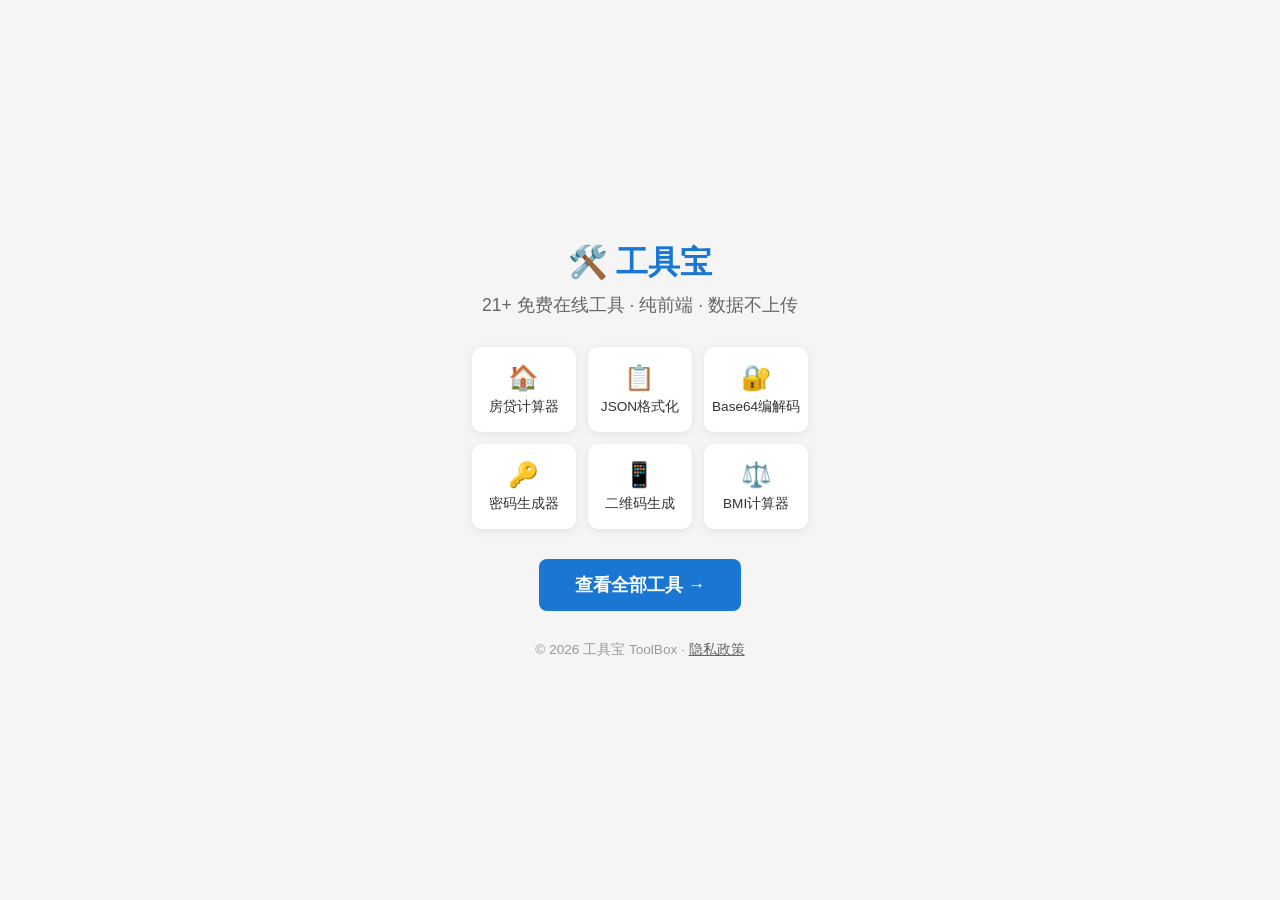
==== index.html @ 3060d27a "Add landing page" ====
<!DOCTYPE html>
<html lang="zh-CN">
<head>
<meta charset="UTF-8">
<meta name="viewport" content="width=device-width,initial-scale=1">
<title>工具宝 - 免费在线工具集合 | ToolBox</title>
<meta name="description" content="工具宝 - 21+免费在线工具：JSON格式化、Base64编解码、密码生成、二维码生成、房贷计算器等。纯前端，数据不上传。">
<link rel="canonical" href="https://bmaster.cn/">
<script async src="https://pagead2.googlesyndication.com/pagead/js/adsbygoogle.js?client=ca-pub-2831974253933443"
     crossorigin="anonymous"></script>
<style>
*{margin:0;padding:0;box-sizing:border-box}
body{font-family:-apple-system,BlinkMacSystemFont,'Segoe UI',Roboto,sans-serif;background:#f5f5f5;color:#333;min-height:100vh;display:flex;flex-direction:column;align-items:center;justify-content:center}
.container{max-width:600px;text-align:center;padding:40px 20px}
h1{font-size:2em;color:#1976d2;margin-bottom:8px}
.tagline{color:#666;margin-bottom:30px;font-size:1.1em}
.tools-grid{display:grid;grid-template-columns:repeat(3,1fr);gap:12px;margin-bottom:30px}
.tool-card{background:#fff;border-radius:10px;padding:16px 8px;text-decoration:none;color:#333;box-shadow:0 2px 8px rgba(0,0,0,0.08);transition:transform 0.2s,box-shadow 0.2s;font-size:0.85em}
.tool-card:hover{transform:translateY(-2px);box-shadow:0 4px 16px rgba(0,0,0,0.12)}
.tool-card .icon{font-size:1.8em;margin-bottom:6px}
.cta{display:inline-block;padding:14px 36px;background:#1976d2;color:#fff;text-decoration:none;border-radius:8px;font-size:1.1em;font-weight:600;transition:background 0.2s}
.cta:hover{background:#1565c0}
.footer{margin-top:30px;color:#999;font-size:0.85em}
.footer a{color:#666}
@media(max-width:480px){.tools-grid{grid-template-columns:repeat(2,1fr)}}
</style>
</head>
<body>
<div class="container">
<h1>🛠️ 工具宝</h1>
<p class="tagline">21+ 免费在线工具 · 纯前端 · 数据不上传</p>

<div class="tools-grid">
<a class="tool-card" href="https://tools.bmaster.cn/mortgage-calc.html"><div class="icon">🏠</div>房贷计算器</a>
<a class="tool-card" href="https://tools.bmaster.cn/json-format.html"><div class="icon">📋</div>JSON格式化</a>
<a class="tool-card" href="https://tools.bmaster.cn/base64.html"><div class="icon">🔐</div>Base64编解码</a>
<a class="tool-card" href="https://tools.bmaster.cn/password-gen.html"><div class="icon">🔑</div>密码生成器</a>
<a class="tool-card" href="https://tools.bmaster.cn/qrcode.html"><div class="icon">📱</div>二维码生成</a>
<a class="tool-card" href="https://tools.bmaster.cn/bmi-calc.html"><div class="icon">⚖️</div>BMI计算器</a>
</div>

<a class="cta" href="https://tools.bmaster.cn/">查看全部工具 →</a>

<div class="footer">
<p>© 2026 工具宝 ToolBox · <a href="https://tools.bmaster.cn/privacy.html">隐私政策</a></p>
</div>
</div>
</body>
</html>
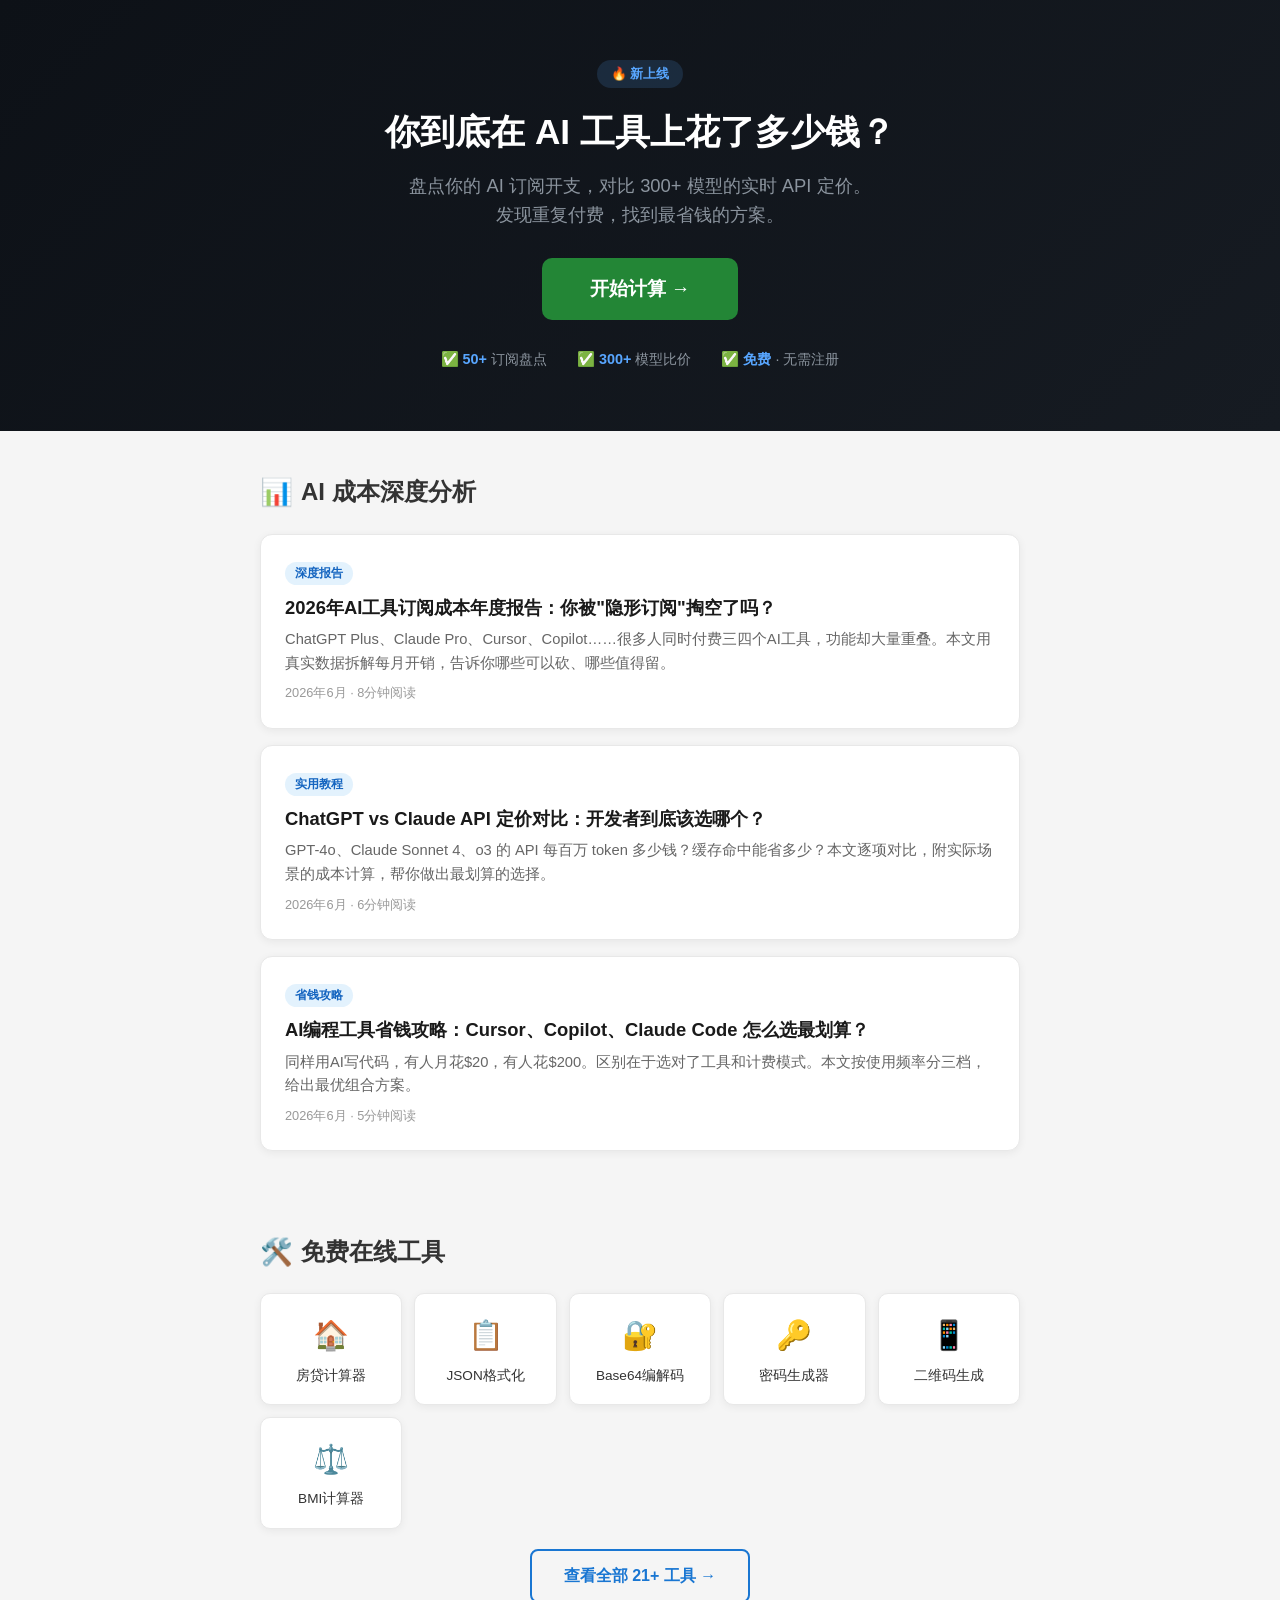
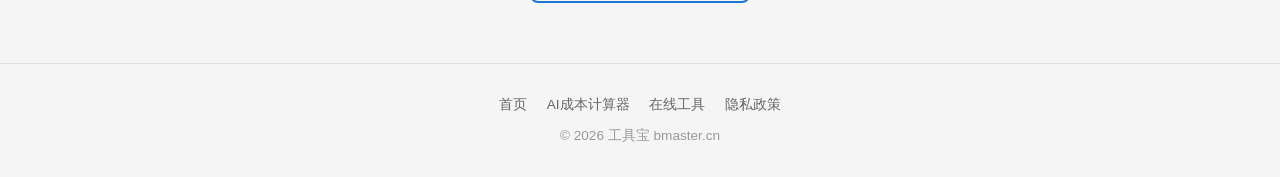
==== commit 007dd465: "Deploy index.html" ====
--- a/index.html
+++ b/index.html
@@ -3,47 +3,136 @@
 <head>
 <meta charset="UTF-8">
 <meta name="viewport" content="width=device-width,initial-scale=1">
-<title>工具宝 - 免费在线工具集合 | ToolBox</title>
-<meta name="description" content="工具宝 - 21+免费在线工具：JSON格式化、Base64编解码、密码生成、二维码生成、房贷计算器等。纯前端，数据不上传。">
+<title>工具宝 | AI工具成本计算器 + 免费在线工具</title>
+<meta name="description" content="工具宝 — 免费AI工具成本计算器，帮你盘点AI订阅开支，对比300+模型API定价。另含21+在线工具：JSON格式化、Base64、密码生成、二维码等，纯前端数据不上传。">
 <link rel="canonical" href="https://bmaster.cn/">
+<meta property="og:type" content="website">
+<meta property="og:url" content="https://bmaster.cn/">
+<meta property="og:title" content="工具宝 | AI工具成本计算器 + 免费在线工具">
+<meta property="og:description" content="盘点AI订阅开支，对比300+模型API定价，21+免费在线工具。">
+<meta property="og:image" content="https://aicosts.bmaster.cn/og-image.png">
+<meta name="theme-color" content="#0d1117">
+<link rel="icon" type="image/svg+xml" href="favicon.svg">
 <script async src="https://pagead2.googlesyndication.com/pagead/js/adsbygoogle.js?client=ca-pub-2831974253933443"
      crossorigin="anonymous"></script>
 <style>
 *{margin:0;padding:0;box-sizing:border-box}
-body{font-family:-apple-system,BlinkMacSystemFont,'Segoe UI',Roboto,sans-serif;background:#f5f5f5;color:#333;min-height:100vh;display:flex;flex-direction:column;align-items:center;justify-content:center}
-.container{max-width:600px;text-align:center;padding:40px 20px}
-h1{font-size:2em;color:#1976d2;margin-bottom:8px}
-.tagline{color:#666;margin-bottom:30px;font-size:1.1em}
-.tools-grid{display:grid;grid-template-columns:repeat(3,1fr);gap:12px;margin-bottom:30px}
-.tool-card{background:#fff;border-radius:10px;padding:16px 8px;text-decoration:none;color:#333;box-shadow:0 2px 8px rgba(0,0,0,0.08);transition:transform 0.2s,box-shadow 0.2s;font-size:0.85em}
-.tool-card:hover{transform:translateY(-2px);box-shadow:0 4px 16px rgba(0,0,0,0.12)}
+body{font-family:-apple-system,BlinkMacSystemFont,'Segoe UI',Roboto,sans-serif;background:#f5f5f5;color:#333;line-height:1.6}
+a{text-decoration:none;color:inherit}
+
+/* HERO */
+.hero{background:linear-gradient(135deg,#0d1117 0%,#161b22 100%);color:#fff;padding:60px 20px;text-align:center}
+.hero h1{font-size:2.2em;margin-bottom:10px}
+.hero .hero-sub{font-size:1.15em;color:#8b949e;max-width:600px;margin:0 auto 28px}
+.hero-badge{display:inline-block;background:rgba(88,166,255,.15);color:#58a6ff;padding:4px 14px;border-radius:20px;font-size:.8em;margin-bottom:16px;font-weight:600}
+.hero-cta{display:inline-block;padding:16px 48px;background:#238636;color:#fff;border-radius:10px;font-size:1.2em;font-weight:700;transition:background .2s,transform .15s}
+.hero-cta:hover{background:#2ea043;transform:translateY(-2px)}
+.hero-features{display:flex;justify-content:center;gap:30px;margin-top:28px;flex-wrap:wrap}
+.hero-features span{color:#8b949e;font-size:.9em}
+.hero-features b{color:#58a6ff}
+
+/* SECTION */
+.section{max-width:800px;margin:0 auto;padding:40px 20px}
+.section h2{font-size:1.5em;margin-bottom:20px;display:flex;align-items:center;gap:8px}
+.section h2 .emoji{font-size:1.1em}
+
+/* ARTICLES */
+.articles{display:grid;gap:16px}
+.article-card{background:#fff;border-radius:12px;padding:24px;box-shadow:0 2px 8px rgba(0,0,0,.06);transition:transform .15s,box-shadow .15s;border:1px solid #e8e8e8}
+.article-card:hover{transform:translateY(-2px);box-shadow:0 4px 20px rgba(0,0,0,.1)}
+.article-card .a-tag{display:inline-block;font-size:.75em;padding:2px 10px;border-radius:12px;background:#e3f2fd;color:#1565c0;font-weight:600;margin-bottom:8px}
+.article-card h3{font-size:1.15em;margin-bottom:6px;color:#1a1a1a}
+.article-card p{color:#666;font-size:.92em}
+.article-card .a-meta{color:#999;font-size:.8em;margin-top:8px}
+
+/* TOOLS */
+.tools-grid{display:grid;grid-template-columns:repeat(auto-fill,minmax(130px,1fr));gap:12px}
+.tool-card{background:#fff;border-radius:10px;padding:18px 10px;text-align:center;color:#333;box-shadow:0 2px 8px rgba(0,0,0,.06);transition:transform .15s,box-shadow .15s;border:1px solid #e8e8e8}
+.tool-card:hover{transform:translateY(-2px);box-shadow:0 4px 16px rgba(0,0,0,.1)}
 .tool-card .icon{font-size:1.8em;margin-bottom:6px}
-.cta{display:inline-block;padding:14px 36px;background:#1976d2;color:#fff;text-decoration:none;border-radius:8px;font-size:1.1em;font-weight:600;transition:background 0.2s}
-.cta:hover{background:#1565c0}
-.footer{margin-top:30px;color:#999;font-size:0.85em}
+.tool-card .name{font-size:.85em;font-weight:500}
+.tool-more{text-align:center;margin-top:20px}
+.tool-more a{display:inline-block;padding:12px 32px;border:2px solid #1976d2;color:#1976d2;border-radius:8px;font-weight:600;transition:all .2s}
+.tool-more a:hover{background:#1976d2;color:#fff}
+
+/* FOOTER */
+.footer{text-align:center;padding:30px 20px;color:#999;font-size:.85em;border-top:1px solid #e0e0e0;margin-top:20px}
 .footer a{color:#666}
-@media(max-width:480px){.tools-grid{grid-template-columns:repeat(2,1fr)}}
+.footer-nav{margin-bottom:10px}
+.footer-nav a{margin:0 8px}
+
+@media(max-width:600px){.hero h1{font-size:1.7em}.hero-features{gap:16px}}
 </style>
 </head>
 <body>
-<div class="container">
-<h1>🛠️ 工具宝</h1>
-<p class="tagline">21+ 免费在线工具 · 纯前端 · 数据不上传</p>
 
-<div class="tools-grid">
-<a class="tool-card" href="https://tools.bmaster.cn/mortgage-calc.html"><div class="icon">🏠</div>房贷计算器</a>
-<a class="tool-card" href="https://tools.bmaster.cn/json-format.html"><div class="icon">📋</div>JSON格式化</a>
-<a class="tool-card" href="https://tools.bmaster.cn/base64.html"><div class="icon">🔐</div>Base64编解码</a>
-<a class="tool-card" href="https://tools.bmaster.cn/password-gen.html"><div class="icon">🔑</div>密码生成器</a>
-<a class="tool-card" href="https://tools.bmaster.cn/qrcode.html"><div class="icon">📱</div>二维码生成</a>
-<a class="tool-card" href="https://tools.bmaster.cn/bmi-calc.html"><div class="icon">⚖️</div>BMI计算器</a>
+<!-- HERO: AI Cost Calculator -->
+<div class="hero">
+  <div class="hero-badge">🔥 新上线</div>
+  <h1>你到底在 AI 工具上花了多少钱？</h1>
+  <p class="hero-sub">盘点你的 AI 订阅开支，对比 300+ 模型的实时 API 定价。<br>发现重复付费，找到最省钱的方案。</p>
+  <a class="hero-cta" href="https://aicosts.bmaster.cn/">开始计算 →</a>
+  <div class="hero-features">
+    <span>✅ <b>50+</b> 订阅盘点</span>
+    <span>✅ <b>300+</b> 模型比价</span>
+    <span>✅ <b>免费</b> · 无需注册</span>
+  </div>
 </div>
 
-<a class="cta" href="https://tools.bmaster.cn/">查看全部工具 →</a>
+<!-- ARTICLES -->
+<div class="section">
+  <h2><span class="emoji">📊</span> AI 成本深度分析</h2>
+  <div class="articles">
+
+    <a class="article-card" href="/articles/ai-cost-report-2026.html">
+      <span class="a-tag">深度报告</span>
+      <h3>2026年AI工具订阅成本年度报告：你被"隐形订阅"掏空了吗？</h3>
+      <p>ChatGPT Plus、Claude Pro、Cursor、Copilot……很多人同时付费三四个AI工具，功能却大量重叠。本文用真实数据拆解每月开销，告诉你哪些可以砍、哪些值得留。</p>
+      <div class="a-meta">2026年6月 · 8分钟阅读</div>
+    </a>
+
+    <a class="article-card" href="/articles/chatgpt-vs-claude-api.html">
+      <span class="a-tag">实用教程</span>
+      <h3>ChatGPT vs Claude API 定价对比：开发者到底该选哪个？</h3>
+      <p>GPT-4o、Claude Sonnet 4、o3 的 API 每百万 token 多少钱？缓存命中能省多少？本文逐项对比，附实际场景的成本计算，帮你做出最划算的选择。</p>
+      <div class="a-meta">2026年6月 · 6分钟阅读</div>
+    </a>
+
+    <a class="article-card" href="/articles/ai-coding-save-money.html">
+      <span class="a-tag">省钱攻略</span>
+      <h3>AI编程工具省钱攻略：Cursor、Copilot、Claude Code 怎么选最划算？</h3>
+      <p>同样用AI写代码，有人月花$20，有人花$200。区别在于选对了工具和计费模式。本文按使用频率分三档，给出最优组合方案。</p>
+      <div class="a-meta">2026年6月 · 5分钟阅读</div>
+    </a>
+
+  </div>
+</div>
+
+<!-- TOOLS -->
+<div class="section">
+  <h2><span class="emoji">🛠️</span> 免费在线工具</h2>
+  <div class="tools-grid">
+    <a class="tool-card" href="https://tools.bmaster.cn/mortgage-calc.html"><div class="icon">🏠</div><div class="name">房贷计算器</div></a>
+    <a class="tool-card" href="https://tools.bmaster.cn/json-format.html"><div class="icon">📋</div><div class="name">JSON格式化</div></a>
+    <a class="tool-card" href="https://tools.bmaster.cn/base64.html"><div class="icon">🔐</div><div class="name">Base64编解码</div></a>
+    <a class="tool-card" href="https://tools.bmaster.cn/password-gen.html"><div class="icon">🔑</div><div class="name">密码生成器</div></a>
+    <a class="tool-card" href="https://tools.bmaster.cn/qrcode.html"><div class="icon">📱</div><div class="name">二维码生成</div></a>
+    <a class="tool-card" href="https://tools.bmaster.cn/bmi-calc.html"><div class="icon">⚖️</div><div class="name">BMI计算器</div></a>
+  </div>
+  <div class="tool-more">
+    <a href="https://tools.bmaster.cn/">查看全部 21+ 工具 →</a>
+  </div>
+</div>
 
 <div class="footer">
-<p>© 2026 工具宝 ToolBox · <a href="https://tools.bmaster.cn/privacy.html">隐私政策</a></p>
+  <div class="footer-nav">
+    <a href="/">首页</a>
+    <a href="https://aicosts.bmaster.cn/">AI成本计算器</a>
+    <a href="https://tools.bmaster.cn/">在线工具</a>
+    <a href="https://tools.bmaster.cn/privacy.html">隐私政策</a>
+  </div>
+  <p>© 2026 工具宝 bmaster.cn</p>
 </div>
-</div>
+
 </body>
 </html>
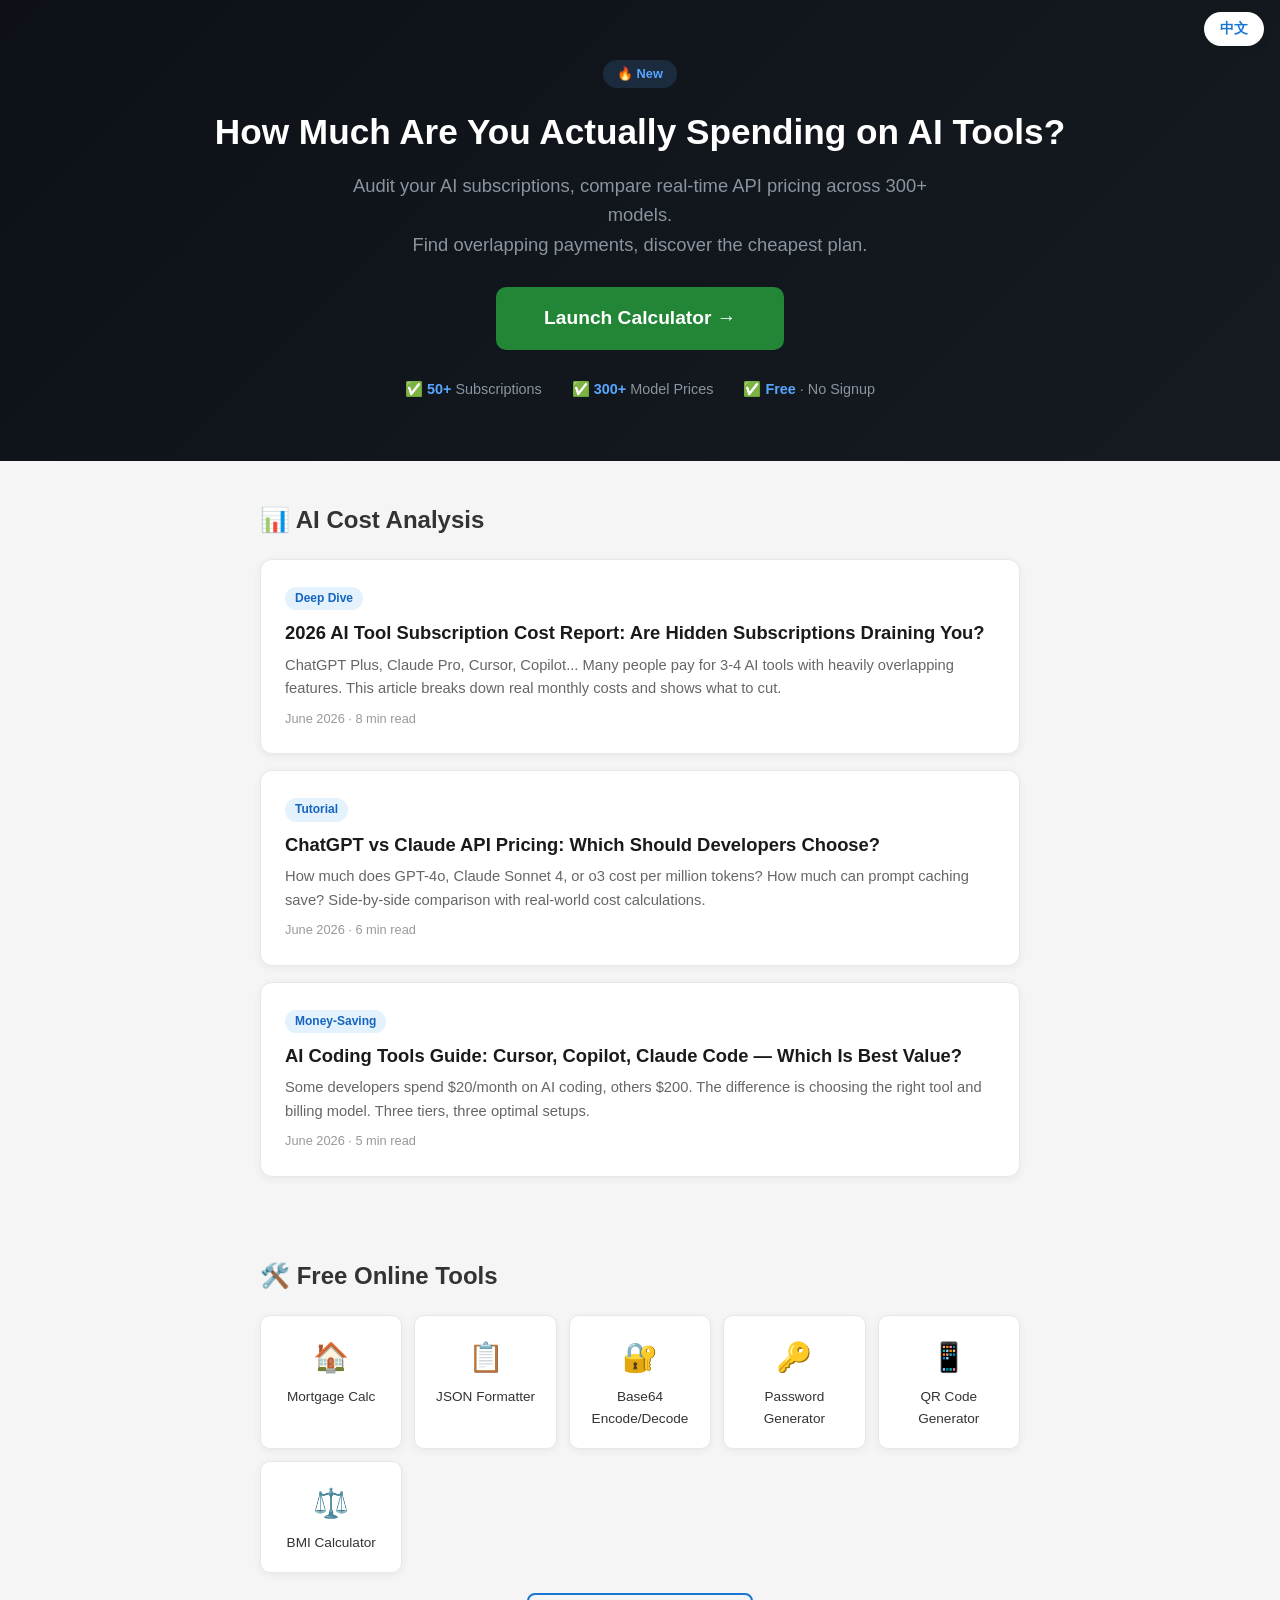
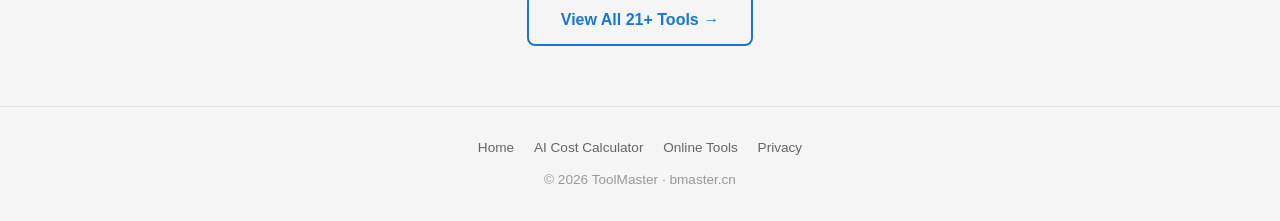
==== commit 41e9f8a5: "Deploy index.html" ====
--- a/index.html
+++ b/index.html
@@ -1,26 +1,28 @@
 <!DOCTYPE html>
-<html lang="zh-CN">
+<html lang="en">
 <head>
 <meta charset="UTF-8">
 <meta name="viewport" content="width=device-width,initial-scale=1">
-<title>工具宝 | AI工具成本计算器 + 免费在线工具</title>
-<meta name="description" content="工具宝 — 免费AI工具成本计算器，帮你盘点AI订阅开支，对比300+模型API定价。另含21+在线工具：JSON格式化、Base64、密码生成、二维码等，纯前端数据不上传。">
+<title>ToolMaster | AI Cost Calculator + Free Online Tools</title>
+<meta name="description" content="ToolMaster — Free AI cost calculator. Audit your AI subscriptions, compare real-time API pricing across 300+ models. Plus 21+ free online tools. No signup, data stays in your browser.">
 <link rel="canonical" href="https://bmaster.cn/">
+<link rel="alternate" hreflang="en" href="https://bmaster.cn/">
+<link rel="alternate" hreflang="zh-CN" href="https://bmaster.cn/zh/">
+<link rel="alternate" hreflang="x-default" href="https://bmaster.cn/">
 <meta property="og:type" content="website">
 <meta property="og:url" content="https://bmaster.cn/">
-<meta property="og:title" content="工具宝 | AI工具成本计算器 + 免费在线工具">
-<meta property="og:description" content="盘点AI订阅开支，对比300+模型API定价，21+免费在线工具。">
+<meta property="og:title" content="ToolMaster | AI Cost Calculator + Free Online Tools">
+<meta property="og:description" content="Audit your AI subscriptions, compare 300+ model API pricing, 21+ free online tools.">
 <meta property="og:image" content="https://aicosts.bmaster.cn/og-image.png">
 <meta name="theme-color" content="#0d1117">
-<link rel="icon" type="image/svg+xml" href="favicon.svg">
+<link rel="icon" type="image/svg+xml" href="/favicon.svg">
 <script async src="https://pagead2.googlesyndication.com/pagead/js/adsbygoogle.js?client=ca-pub-2831974253933443"
      crossorigin="anonymous"></script>
 <style>
 *{margin:0;padding:0;box-sizing:border-box}
 body{font-family:-apple-system,BlinkMacSystemFont,'Segoe UI',Roboto,sans-serif;background:#f5f5f5;color:#333;line-height:1.6}
 a{text-decoration:none;color:inherit}
-
-/* HERO */
+.lang-switch{position:fixed;top:12px;right:16px;z-index:100;background:#fff;padding:6px 16px;border-radius:20px;font-size:.85em;font-weight:600;color:#1976d2;box-shadow:0 2px 8px rgba(0,0,0,.1)}
 .hero{background:linear-gradient(135deg,#0d1117 0%,#161b22 100%);color:#fff;padding:60px 20px;text-align:center}
 .hero h1{font-size:2.2em;margin-bottom:10px}
 .hero .hero-sub{font-size:1.15em;color:#8b949e;max-width:600px;margin:0 auto 28px}
@@ -30,13 +32,8 @@
 .hero-features{display:flex;justify-content:center;gap:30px;margin-top:28px;flex-wrap:wrap}
 .hero-features span{color:#8b949e;font-size:.9em}
 .hero-features b{color:#58a6ff}
-
-/* SECTION */
 .section{max-width:800px;margin:0 auto;padding:40px 20px}
 .section h2{font-size:1.5em;margin-bottom:20px;display:flex;align-items:center;gap:8px}
-.section h2 .emoji{font-size:1.1em}
-
-/* ARTICLES */
 .articles{display:grid;gap:16px}
 .article-card{background:#fff;border-radius:12px;padding:24px;box-shadow:0 2px 8px rgba(0,0,0,.06);transition:transform .15s,box-shadow .15s;border:1px solid #e8e8e8}
 .article-card:hover{transform:translateY(-2px);box-shadow:0 4px 20px rgba(0,0,0,.1)}
@@ -44,8 +41,6 @@
 .article-card h3{font-size:1.15em;margin-bottom:6px;color:#1a1a1a}
 .article-card p{color:#666;font-size:.92em}
 .article-card .a-meta{color:#999;font-size:.8em;margin-top:8px}
-
-/* TOOLS */
 .tools-grid{display:grid;grid-template-columns:repeat(auto-fill,minmax(130px,1fr));gap:12px}
 .tool-card{background:#fff;border-radius:10px;padding:18px 10px;text-align:center;color:#333;box-shadow:0 2px 8px rgba(0,0,0,.06);transition:transform .15s,box-shadow .15s;border:1px solid #e8e8e8}
 .tool-card:hover{transform:translateY(-2px);box-shadow:0 4px 16px rgba(0,0,0,.1)}
@@ -54,84 +49,76 @@
 .tool-more{text-align:center;margin-top:20px}
 .tool-more a{display:inline-block;padding:12px 32px;border:2px solid #1976d2;color:#1976d2;border-radius:8px;font-weight:600;transition:all .2s}
 .tool-more a:hover{background:#1976d2;color:#fff}
-
-/* FOOTER */
 .footer{text-align:center;padding:30px 20px;color:#999;font-size:.85em;border-top:1px solid #e0e0e0;margin-top:20px}
 .footer a{color:#666}
 .footer-nav{margin-bottom:10px}
 .footer-nav a{margin:0 8px}
-
 @media(max-width:600px){.hero h1{font-size:1.7em}.hero-features{gap:16px}}
 </style>
 </head>
 <body>
 
-<!-- HERO: AI Cost Calculator -->
+<a class="lang-switch" href="/zh/">中文</a>
+
 <div class="hero">
-  <div class="hero-badge">🔥 新上线</div>
-  <h1>你到底在 AI 工具上花了多少钱？</h1>
-  <p class="hero-sub">盘点你的 AI 订阅开支，对比 300+ 模型的实时 API 定价。<br>发现重复付费，找到最省钱的方案。</p>
-  <a class="hero-cta" href="https://aicosts.bmaster.cn/">开始计算 →</a>
+  <div class="hero-badge">🔥 New</div>
+  <h1>How Much Are You Actually Spending on AI Tools?</h1>
+  <p class="hero-sub">Audit your AI subscriptions, compare real-time API pricing across 300+ models.<br>Find overlapping payments, discover the cheapest plan.</p>
+  <a class="hero-cta" href="https://aicosts.bmaster.cn/">Launch Calculator →</a>
   <div class="hero-features">
-    <span>✅ <b>50+</b> 订阅盘点</span>
-    <span>✅ <b>300+</b> 模型比价</span>
-    <span>✅ <b>免费</b> · 无需注册</span>
+    <span>✅ <b>50+</b> Subscriptions</span>
+    <span>✅ <b>300+</b> Model Prices</span>
+    <span>✅ <b>Free</b> · No Signup</span>
   </div>
 </div>
 
-<!-- ARTICLES -->
 <div class="section">
-  <h2><span class="emoji">📊</span> AI 成本深度分析</h2>
+  <h2>📊 AI Cost Analysis</h2>
   <div class="articles">
-
     <a class="article-card" href="/articles/ai-cost-report-2026.html">
-      <span class="a-tag">深度报告</span>
-      <h3>2026年AI工具订阅成本年度报告：你被"隐形订阅"掏空了吗？</h3>
-      <p>ChatGPT Plus、Claude Pro、Cursor、Copilot……很多人同时付费三四个AI工具，功能却大量重叠。本文用真实数据拆解每月开销，告诉你哪些可以砍、哪些值得留。</p>
-      <div class="a-meta">2026年6月 · 8分钟阅读</div>
+      <span class="a-tag">Deep Dive</span>
+      <h3>2026 AI Tool Subscription Cost Report: Are Hidden Subscriptions Draining You?</h3>
+      <p>ChatGPT Plus, Claude Pro, Cursor, Copilot... Many people pay for 3-4 AI tools with heavily overlapping features. This article breaks down real monthly costs and shows what to cut.</p>
+      <div class="a-meta">June 2026 · 8 min read</div>
     </a>
-
     <a class="article-card" href="/articles/chatgpt-vs-claude-api.html">
-      <span class="a-tag">实用教程</span>
-      <h3>ChatGPT vs Claude API 定价对比：开发者到底该选哪个？</h3>
-      <p>GPT-4o、Claude Sonnet 4、o3 的 API 每百万 token 多少钱？缓存命中能省多少？本文逐项对比，附实际场景的成本计算，帮你做出最划算的选择。</p>
-      <div class="a-meta">2026年6月 · 6分钟阅读</div>
+      <span class="a-tag">Tutorial</span>
+      <h3>ChatGPT vs Claude API Pricing: Which Should Developers Choose?</h3>
+      <p>How much does GPT-4o, Claude Sonnet 4, or o3 cost per million tokens? How much can prompt caching save? Side-by-side comparison with real-world cost calculations.</p>
+      <div class="a-meta">June 2026 · 6 min read</div>
     </a>
-
     <a class="article-card" href="/articles/ai-coding-save-money.html">
-      <span class="a-tag">省钱攻略</span>
-      <h3>AI编程工具省钱攻略：Cursor、Copilot、Claude Code 怎么选最划算？</h3>
-      <p>同样用AI写代码，有人月花$20，有人花$200。区别在于选对了工具和计费模式。本文按使用频率分三档，给出最优组合方案。</p>
-      <div class="a-meta">2026年6月 · 5分钟阅读</div>
+      <span class="a-tag">Money-Saving</span>
+      <h3>AI Coding Tools Guide: Cursor, Copilot, Claude Code — Which Is Best Value?</h3>
+      <p>Some developers spend $20/month on AI coding, others $200. The difference is choosing the right tool and billing model. Three tiers, three optimal setups.</p>
+      <div class="a-meta">June 2026 · 5 min read</div>
     </a>
-
   </div>
 </div>
 
-<!-- TOOLS -->
 <div class="section">
-  <h2><span class="emoji">🛠️</span> 免费在线工具</h2>
+  <h2>🛠️ Free Online Tools</h2>
   <div class="tools-grid">
-    <a class="tool-card" href="https://tools.bmaster.cn/mortgage-calc.html"><div class="icon">🏠</div><div class="name">房贷计算器</div></a>
-    <a class="tool-card" href="https://tools.bmaster.cn/json-format.html"><div class="icon">📋</div><div class="name">JSON格式化</div></a>
-    <a class="tool-card" href="https://tools.bmaster.cn/base64.html"><div class="icon">🔐</div><div class="name">Base64编解码</div></a>
-    <a class="tool-card" href="https://tools.bmaster.cn/password-gen.html"><div class="icon">🔑</div><div class="name">密码生成器</div></a>
-    <a class="tool-card" href="https://tools.bmaster.cn/qrcode.html"><div class="icon">📱</div><div class="name">二维码生成</div></a>
-    <a class="tool-card" href="https://tools.bmaster.cn/bmi-calc.html"><div class="icon">⚖️</div><div class="name">BMI计算器</div></a>
+    <a class="tool-card" href="https://tools.bmaster.cn/mortgage-calc.html"><div class="icon">🏠</div><div class="name">Mortgage Calc</div></a>
+    <a class="tool-card" href="https://tools.bmaster.cn/json-format.html"><div class="icon">📋</div><div class="name">JSON Formatter</div></a>
+    <a class="tool-card" href="https://tools.bmaster.cn/base64.html"><div class="icon">🔐</div><div class="name">Base64 Encode/Decode</div></a>
+    <a class="tool-card" href="https://tools.bmaster.cn/password-gen.html"><div class="icon">🔑</div><div class="name">Password Generator</div></a>
+    <a class="tool-card" href="https://tools.bmaster.cn/qrcode.html"><div class="icon">📱</div><div class="name">QR Code Generator</div></a>
+    <a class="tool-card" href="https://tools.bmaster.cn/bmi-calc.html"><div class="icon">⚖️</div><div class="name">BMI Calculator</div></a>
   </div>
   <div class="tool-more">
-    <a href="https://tools.bmaster.cn/">查看全部 21+ 工具 →</a>
+    <a href="https://tools.bmaster.cn/">View All 21+ Tools →</a>
   </div>
 </div>
 
 <div class="footer">
   <div class="footer-nav">
-    <a href="/">首页</a>
-    <a href="https://aicosts.bmaster.cn/">AI成本计算器</a>
-    <a href="https://tools.bmaster.cn/">在线工具</a>
-    <a href="https://tools.bmaster.cn/privacy.html">隐私政策</a>
+    <a href="/">Home</a>
+    <a href="https://aicosts.bmaster.cn/">AI Cost Calculator</a>
+    <a href="https://tools.bmaster.cn/">Online Tools</a>
+    <a href="https://tools.bmaster.cn/privacy.html">Privacy</a>
   </div>
-  <p>© 2026 工具宝 bmaster.cn</p>
+  <p>© 2026 ToolMaster · bmaster.cn</p>
 </div>
 
 </body>
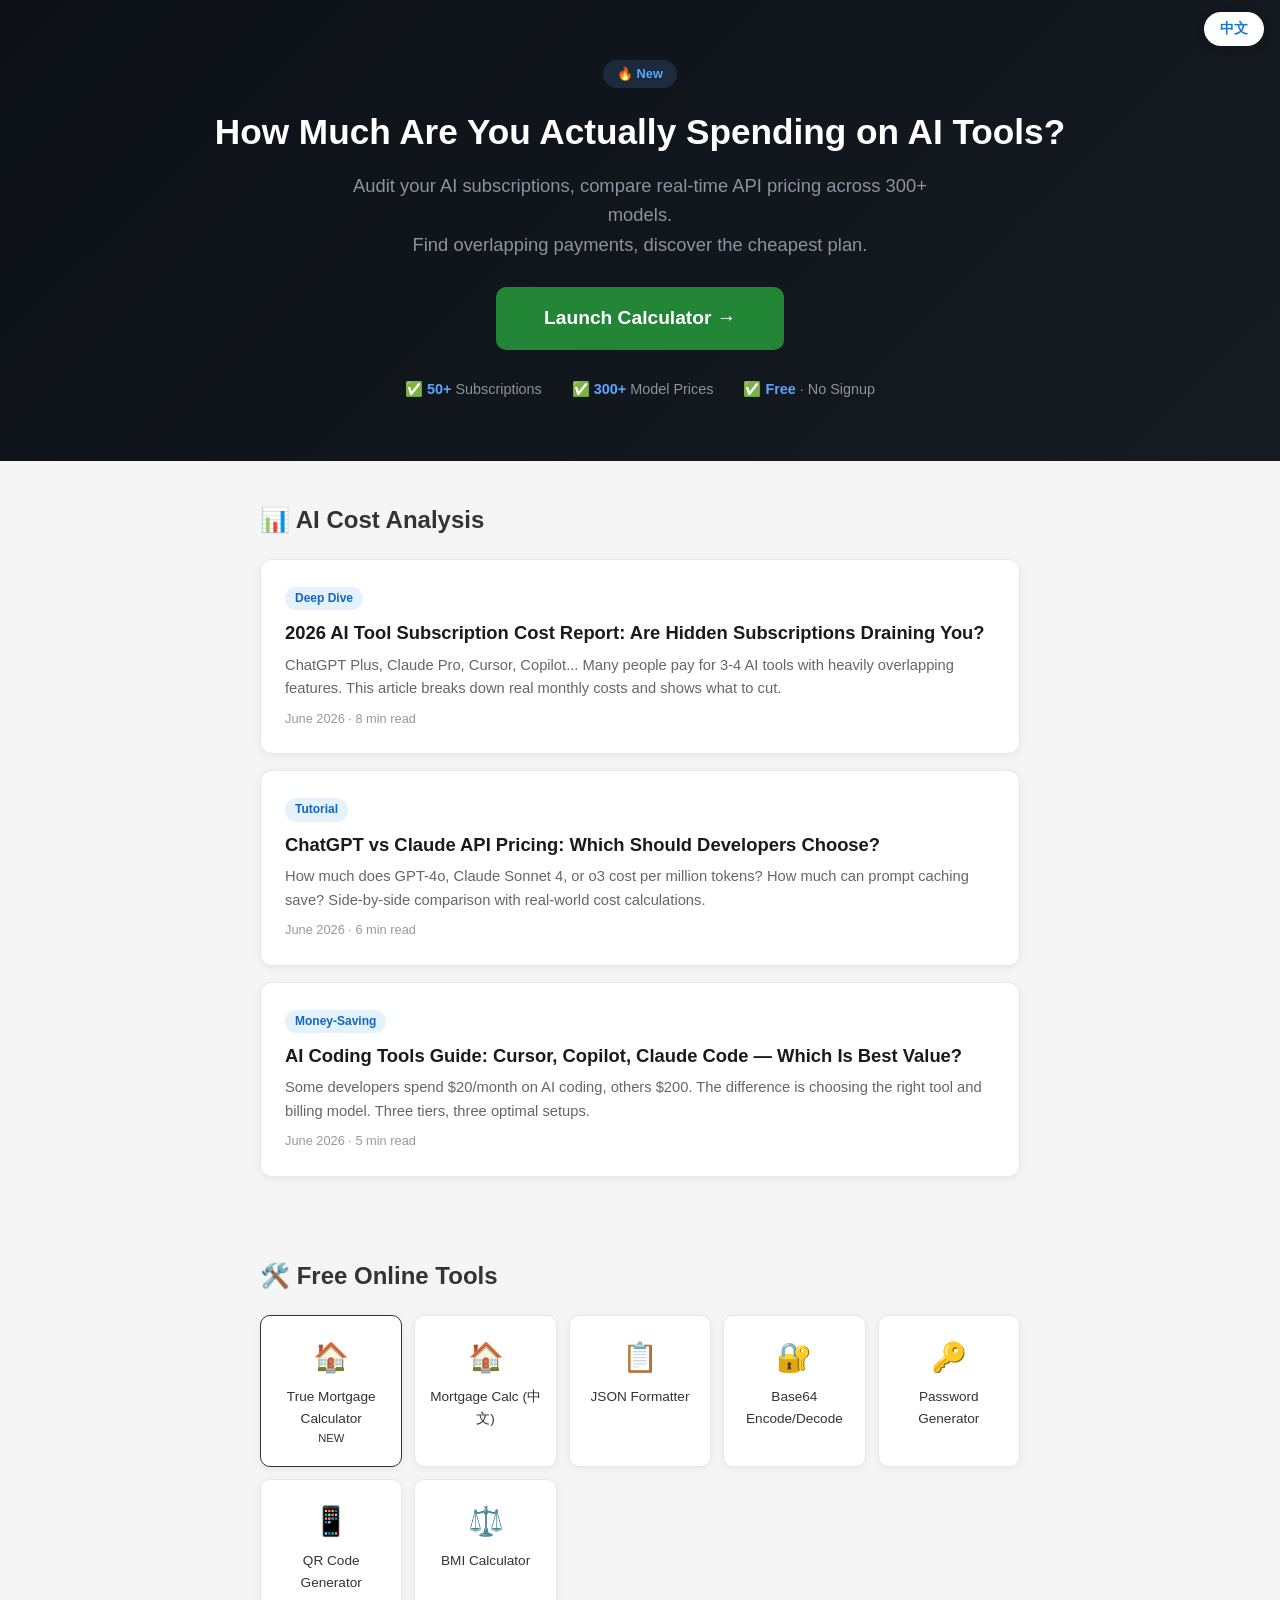
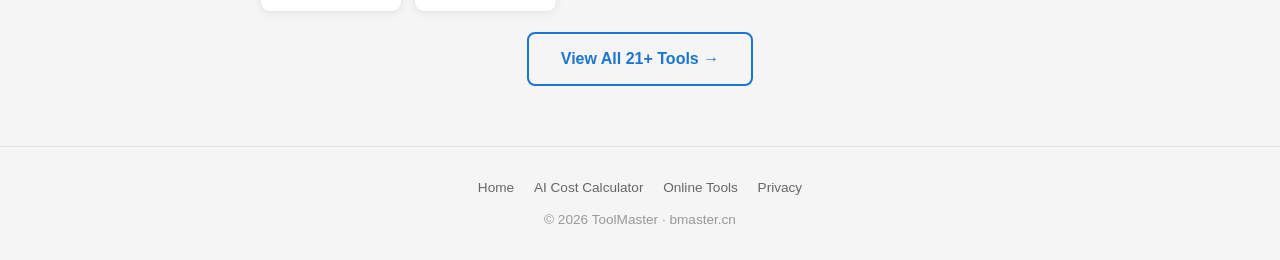
==== commit 0e8322f4: "Deploy index.html" ====
--- a/index.html
+++ b/index.html
@@ -99,7 +99,8 @@
 <div class="section">
   <h2>🛠️ Free Online Tools</h2>
   <div class="tools-grid">
-    <a class="tool-card" href="https://tools.bmaster.cn/mortgage-calc.html"><div class="icon">🏠</div><div class="name">Mortgage Calc</div></a>
+    <a class="tool-card" href="/mortgage-calculator/" style="border-color:var(--blue)"><div class="icon">🏠</div><div class="name">True Mortgage Calculator</div><div style="font-size:.7rem;color:var(--blue)">NEW</div></a>
+    <a class="tool-card" href="https://tools.bmaster.cn/mortgage-calc.html"><div class="icon">🏠</div><div class="name">Mortgage Calc (中文)</div></a>
     <a class="tool-card" href="https://tools.bmaster.cn/json-format.html"><div class="icon">📋</div><div class="name">JSON Formatter</div></a>
     <a class="tool-card" href="https://tools.bmaster.cn/base64.html"><div class="icon">🔐</div><div class="name">Base64 Encode/Decode</div></a>
     <a class="tool-card" href="https://tools.bmaster.cn/password-gen.html"><div class="icon">🔑</div><div class="name">Password Generator</div></a>
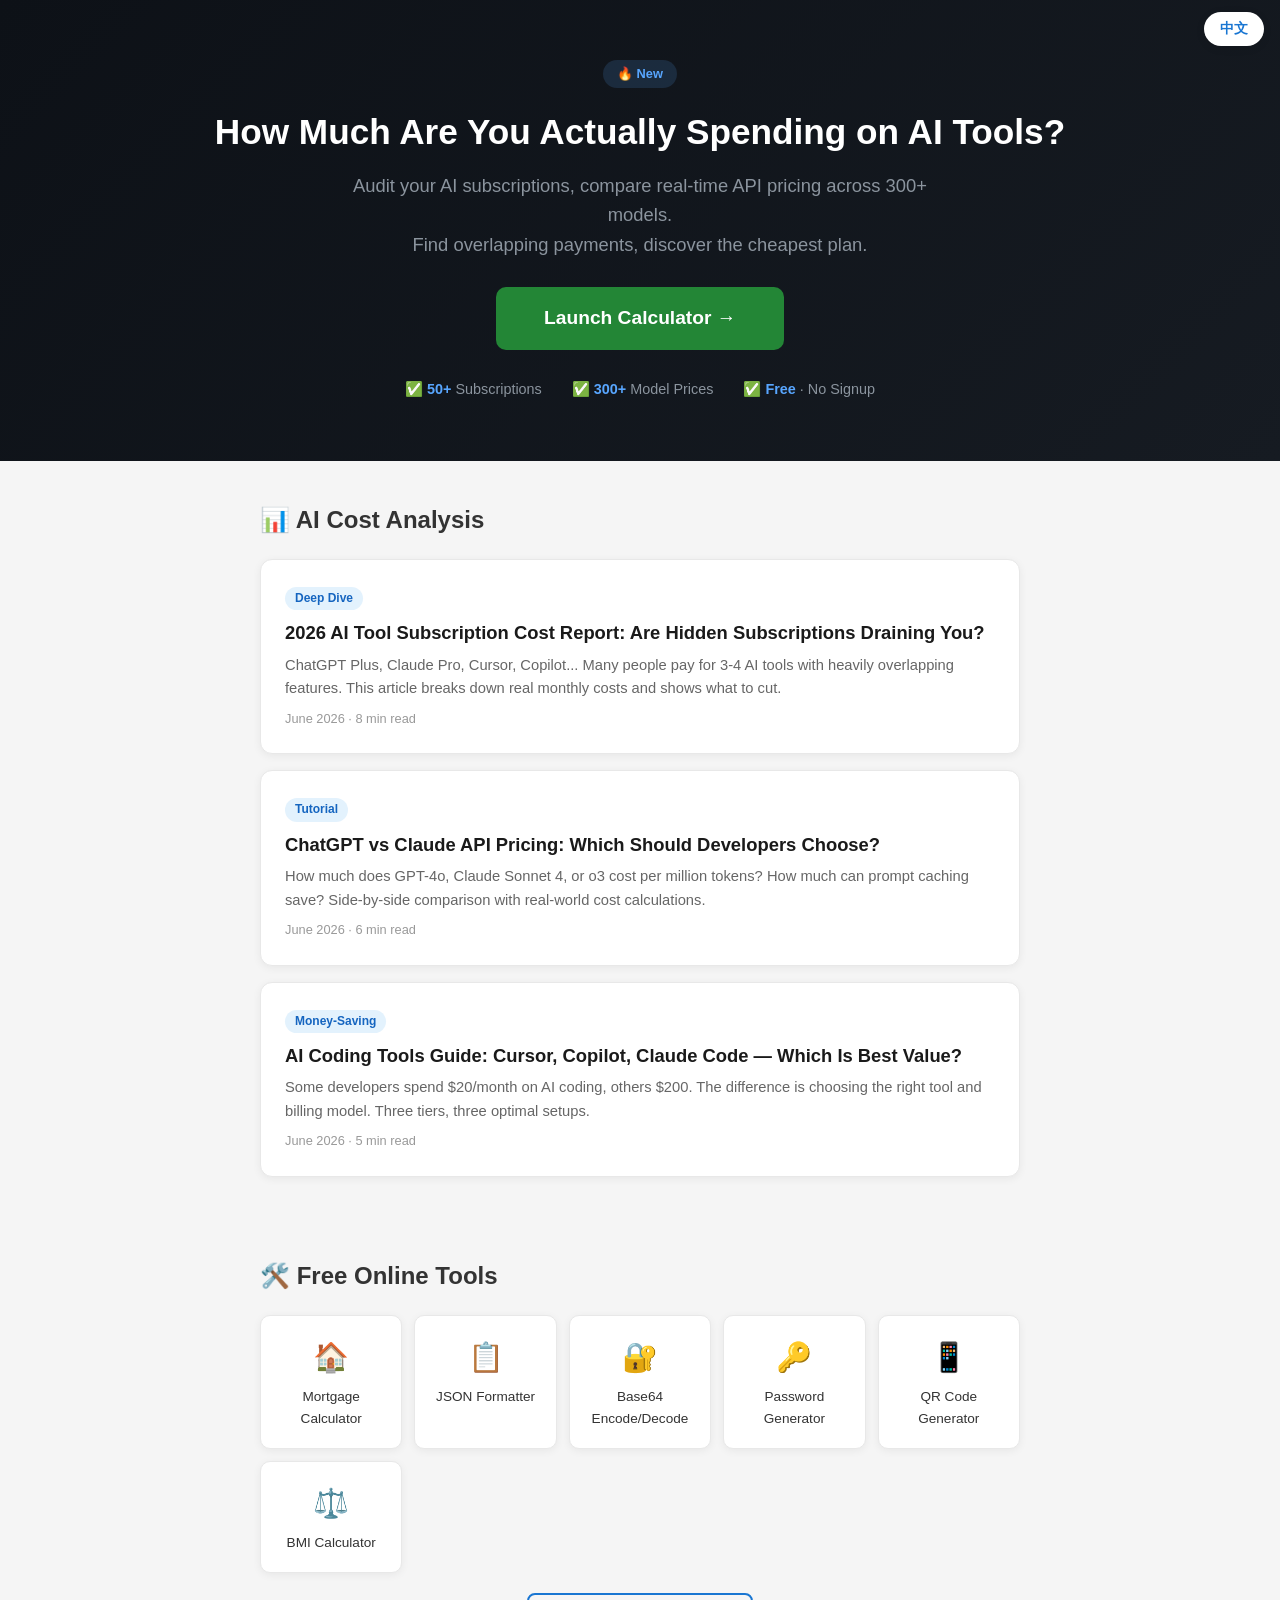
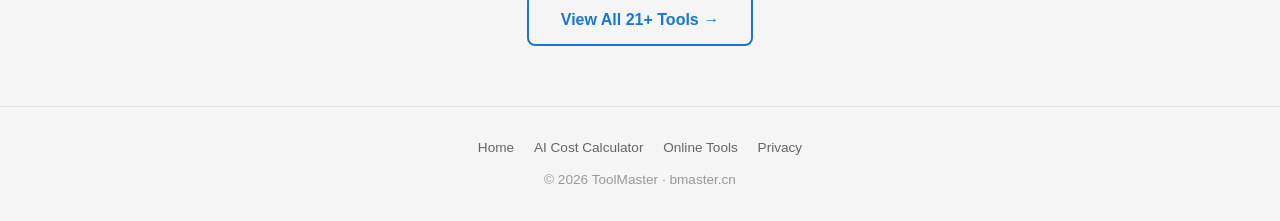
==== commit d19b3768: "Deploy index.html" ====
--- a/index.html
+++ b/index.html
@@ -99,8 +99,7 @@
 <div class="section">
   <h2>🛠️ Free Online Tools</h2>
   <div class="tools-grid">
-    <a class="tool-card" href="/mortgage-calculator/" style="border-color:var(--blue)"><div class="icon">🏠</div><div class="name">True Mortgage Calculator</div><div style="font-size:.7rem;color:var(--blue)">NEW</div></a>
-    <a class="tool-card" href="https://tools.bmaster.cn/mortgage-calc.html"><div class="icon">🏠</div><div class="name">Mortgage Calc (中文)</div></a>
+    <a class="tool-card" href="/mortgage-calculator/"><div class="icon">🏠</div><div class="name">Mortgage Calculator</div></a>
     <a class="tool-card" href="https://tools.bmaster.cn/json-format.html"><div class="icon">📋</div><div class="name">JSON Formatter</div></a>
     <a class="tool-card" href="https://tools.bmaster.cn/base64.html"><div class="icon">🔐</div><div class="name">Base64 Encode/Decode</div></a>
     <a class="tool-card" href="https://tools.bmaster.cn/password-gen.html"><div class="icon">🔑</div><div class="name">Password Generator</div></a>
